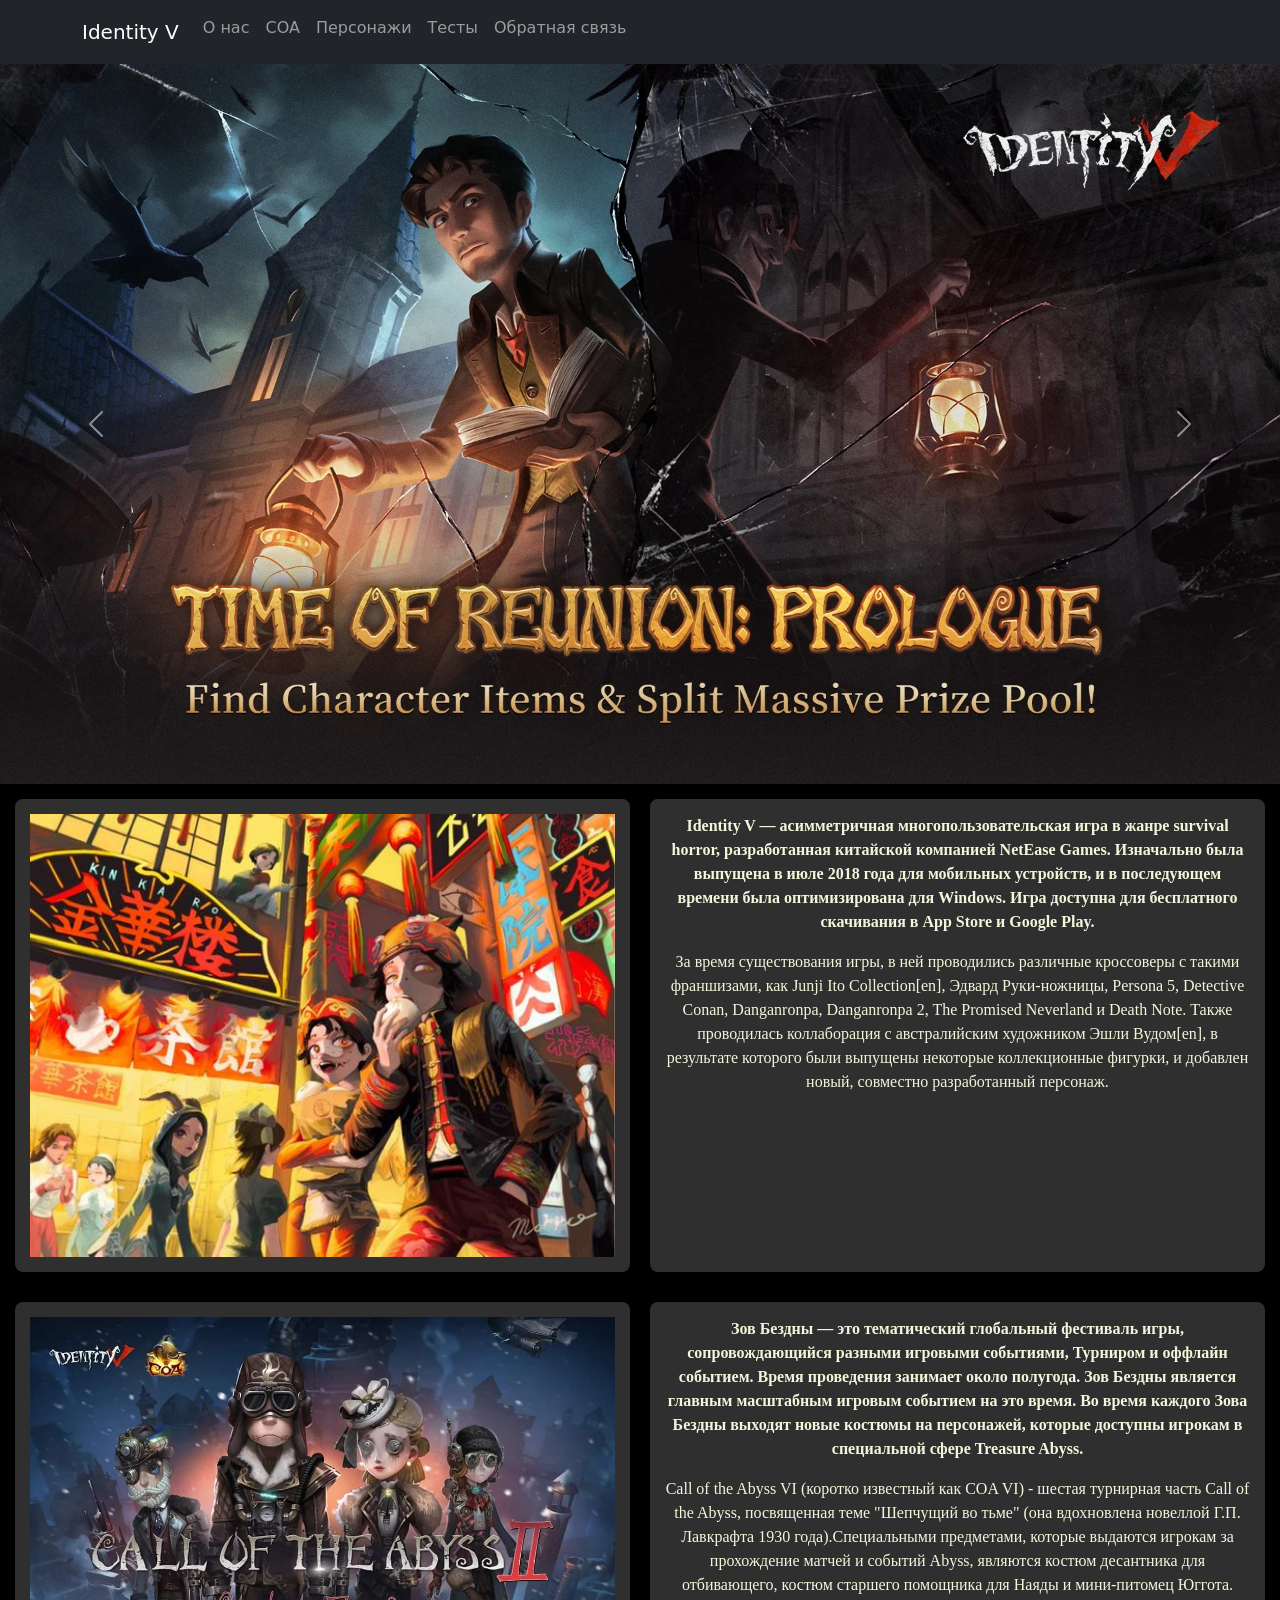
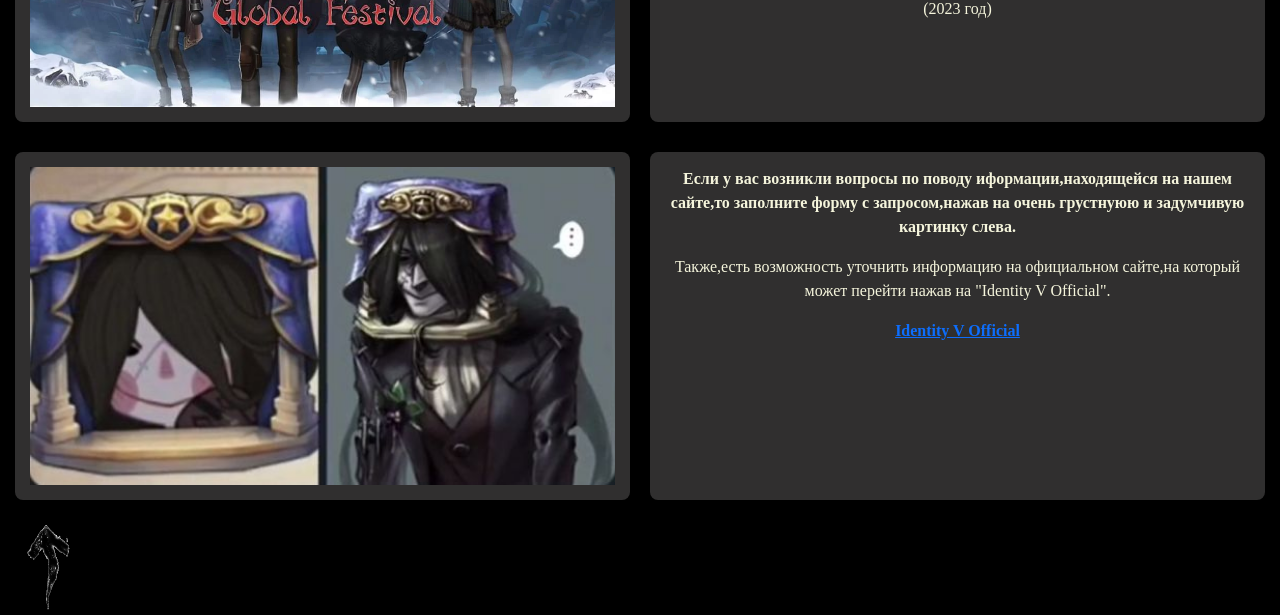
==== index.html @ eaaaa5db "Rename 11Adaptiv.html to index.html" ====
<!DOCTYPE html>
<html lang="en">
<head>
    <meta charset="UTF-8">
    <meta http-equiv="X-UA-Compatible" content="IE=edge">
    <meta name="viewport" content="width=device-width, initial-scale=1.0">
    <title>Document</title>
    <link rel="stylesheet" href="11Adaptiv.css">
    <link href="https://cdn.jsdelivr.net/npm/bootstrap@5.3.2/dist/css/bootstrap.min.css" rel="stylesheet" integrity="sha384-T3c6CoIi6uLrA9TneNEoa7RxnatzjcDSCmG1MXxSR1GAsXEV/Dwwykc2MPK8M2HN" crossorigin="anonymous">
</head>
<body>
    <nav class="navbar navbar-expand-sm navbar-dark bg-dark justify-self-center">
        <div class="container justify-content-center">
            <a href="" class="navbar-brand">Identity V</a>
            <button class="navbar-toggler" type="button" data-bs-toggle="collapse" data-bs-target="#navbarContent" 
                aria-controls="navbarContent" aria-expanded="false"> 
                 <span class="navbar-toggler-icon"></span>
            </button>

            <div class="collapse navbar-collapse" id="navbarContent">
                <ul class="navbar-nav me-auto mb-2 justify-content-center">
                    <li class="nav-item">
                        <a href="" class="nav-link">О нас</a>
                    </li>
                    <li class="nav-item">
                        <a href="" class="nav-link">COA</a>
                    </li>
                    <li class="nav-item">
                        <a href="" class="nav-link">Персонажи</a>
                    </li>
                    <li class="nav-item">
                        <a href="" class="nav-link">Тесты</a>
                    </li>
                    <li class="nav-item">
                        <a href="" class="nav-link">Обратная связь</a>
                    </li>
                </ul>
        
            </div>
        </div>

    </nav>

    <main>
        <div class="carousel slide" id="carouselControl" data-bs-ride="carousel">
            <div class="carousel-inner">
                <div class="carousel-item active" >
                    <img class="d-block w-100" src="проект_2.png" alt="#">
                </div>
                <div class="carousel-item">
                    <img class="d-block w-100" src="проект_8.jpeg" alt="">
                </div>
                <div class="carousel-item">
                    <img class="d-block w-100" src="проект 1.png" alt="">
                </div>
            </div>

            <a class="carousel-control-prev" href="#carouselControl" role="button" data-bs-slide="prev">
                <span class="carousel-control-prev-icon"></span>
            </a>

            <a class="carousel-control-next" href="#carouselControl" role="button" data-bs-slide="next">
                <span class="carousel-control-next-icon"></span>
            </a>
        </div>


        
    <div class="glava">
        <div class="tropici">
            
            <div class="palma">
                <div class="palma">
                <img  src="проект_37.jpeg">
                </div>
            </div>
            <div class="palma">
                <p align="center"><b>
                    Identity V — асимметричная многопользовательская игра в жанре survival horror, разработанная китайской компанией NetEase Games. Изначально была выпущена в июле 2018 года для мобильных устройств, и в последующем времени была оптимизирована для Windows. Игра доступна для бесплатного скачивания в App Store и Google Play.</b></p> 
            
                <p align="center">   За время существования игры, в ней проводились различные кроссоверы с такими франшизами, как Junji Ito Collection[en], Эдвард Руки-ножницы, Persona 5, Detective Conan, Danganronpa, Danganronpa 2, The Promised Neverland и Death Note. Также проводилась коллаборация c австралийским художником Эшли Вудом[en], в результате которого были выпущены некоторые коллекционные фигурки, и добавлен новый, совместно разработанный персонаж.

                </p>
            </div>

        </div>

       

        <div class="tropici">
            

            <div class="palma">
                <div class="palma">
                <img width="600px" align="center" src="проект_39.jpeg">
            </div>
            </div>
            <div class="palma">
                <p align="center"><b>
                    Зов Бездны — это тематический глобальный фестиваль игры, сопровождающийся разными игровыми событиями, Турниром и оффлайн событием. Время проведения занимает около полугода. Зов Бездны является главным масштабным игровым событием на это время.
Во время каждого Зова Бездны выходят новые костюмы на персонажей, которые доступны игрокам в специальной сфере Treasure Abyss. </b></p>
            
                    <p align="center">   Call of the Abyss VI (коротко известный как COA VI) - шестая турнирная часть Call of the Abyss, посвященная теме "Шепчущий во тьме" (она вдохновлена новеллой Г.П. Лавкрафта 1930 года).Специальными предметами, которые выдаются игрокам за прохождение матчей и событий Abyss, являются костюм десантника для отбивающего, костюм старшего помощника для Наяды и мини-питомец Юггота.(2023 год)


                        
                </p>
            </div>

        </div>

        <div class="tropici">
            
                
        

                <div class="palma">
                    <a href="23_bipolyarka.html" target="_blank">
                    <img width="450px" src="проект_43.jpeg"></a>
                </div>
        

                
                <div class="palma">
                    <p align="center"><b>
                        Если у вас возникли вопросы по поводу иформации,находящейся на нашем сайте,то заполните форму с запросом,нажав на очень грустнуюю и задумчивую картинку слева.</b></p> 
               
                <p align="center">   Также,есть возможность уточнить информацию на официальном сайте,на который может перейти нажав на "Identity V Official".
                </p>
               
                    <p align="center"><b><a href="https://www.identityvgame.com/index.html?re=1" target="_blank">Identity V Official</a></b>
                    </p>
                </div>
        </div>
        <div class="kust justify-content-center">
            <div class="poko justify-content-center">
           
                <a href="#event" target="_self" justify-self="center"> <img src="IMG_0167.PNG" width="100px" height="100px" justify-self="center"></a>
        
            </div>
        </div>
       
    </div>
    </main>

   

    <script src="https://cdn.jsdelivr.net/npm/bootstrap@5.3.2/dist/js/bootstrap.bundle.min.js" integrity="sha384-C6RzsynM9kWDrMNeT87bh95OGNyZPhcTNXj1NW7RuBCsyN/o0jlpcV8Qyq46cDfL" crossorigin="anonymous"></script>
</body>
</html>
---- 11Adaptiv.css ----
table{
    width: auto;
    height: auto;
}


    


table tr td.td2:last-child {
    word-break: break-word;
}












.tropici{
    max-width: 2560px;
    max-height: fit-content;
    margin: 0 auto;
    display:grid;
    grid-template-columns: repeat(auto-fit,minmax(300px,1fr));
    grid-template-rows: minmax(250px,auto);
    
    grid-gap: 20px;
   
    
    width: 100%;
    background-color: black;
}

.palma a{
    width: 100%;
    height: 100%;
    display: block;
    position: relative;
    margin: 0;
}




.palma img {
    width: 100%;
    height: 100%;
    object-fit: cover;
}

.tropici > div{
    background: rgba(51, 50, 50, 0.95);
    color: beige;
    padding: 15px;
    font-family: Georgia, serif;
  
    text-transform: none;
    border-radius: 8px;
    

}

.byrya {
    max-width: 1200px;
    margin: 0 auto;
    display:grid;
    grid-template-columns: repeat(auto-fit,minmax(300px,1fr));
    grid-template-rows: 250px;
    grid-template-areas: dense;
    grid-gap: 20px;
    width: 100%;
    background-color: black;
   
}

.byrya > div{
    background: rgba(51, 50, 50, 0.95);
    color: beige;
    padding: 15px;
    font-family: Georgia, serif;
  
    text-transform: none;
    border-radius: 8px;
    

}

.kust{
    max-width: 2560px;
    margin: 0 auto;
    display:grid;
    grid-template-columns: repeat(1,minmax(300px,1fr));
    grid-template-rows: minmax(100px,auto);
    grid-template-areas: dense;
    grid-gap: 20px;
    width: 100%;
    background-color: black;
    

}

.kust1 > div{
    background: rgba(51, 50, 50, 0.95);
    color: beige;
    padding: 15px;
    font-family: Georgia, serif;
  
    text-transform: none;
    border-radius: 8px;

}

.tropici{
    margin: 0;
    padding: 15px ;
}

.poko a{
    width: 100%;
    height: 100%;
    display: block;
    position: relative;
    margin: 0;

}

.poko img {
    width: 100px;
    height: 100px;
    object-fit: cover;
}
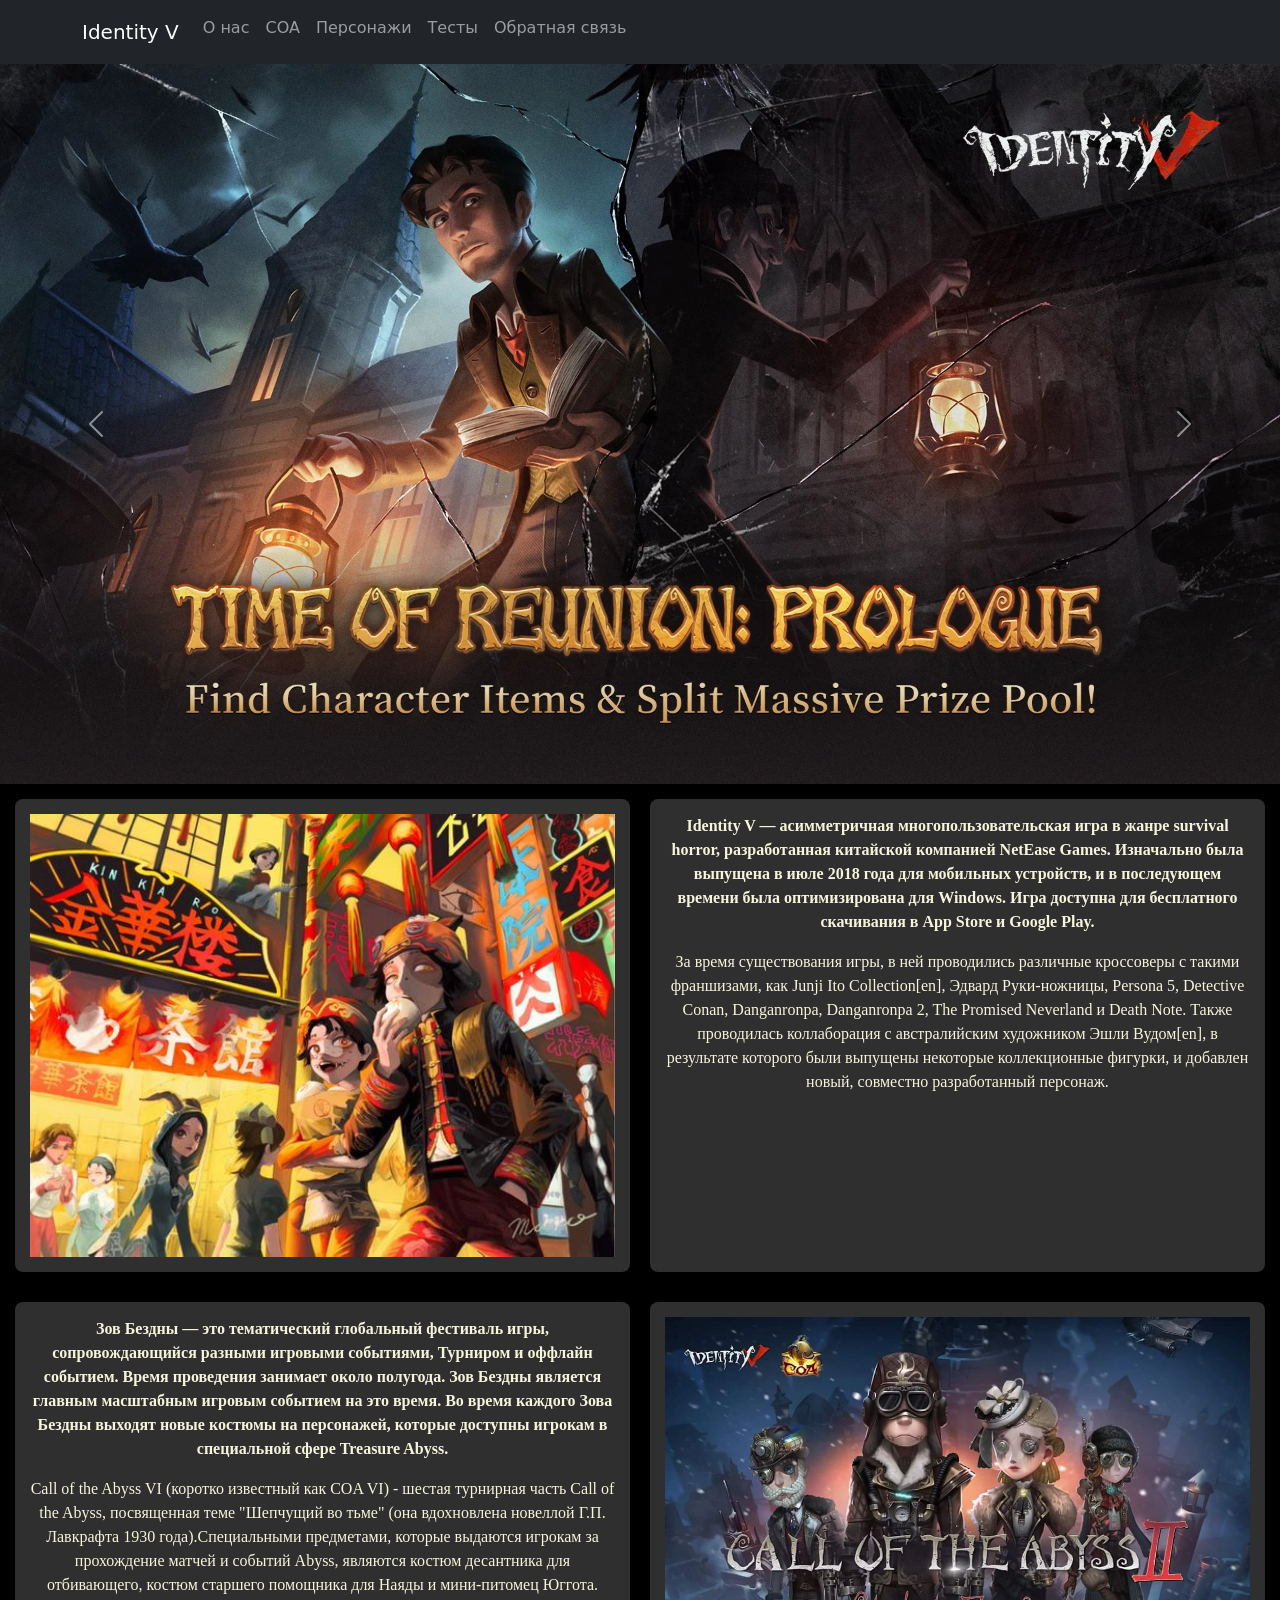
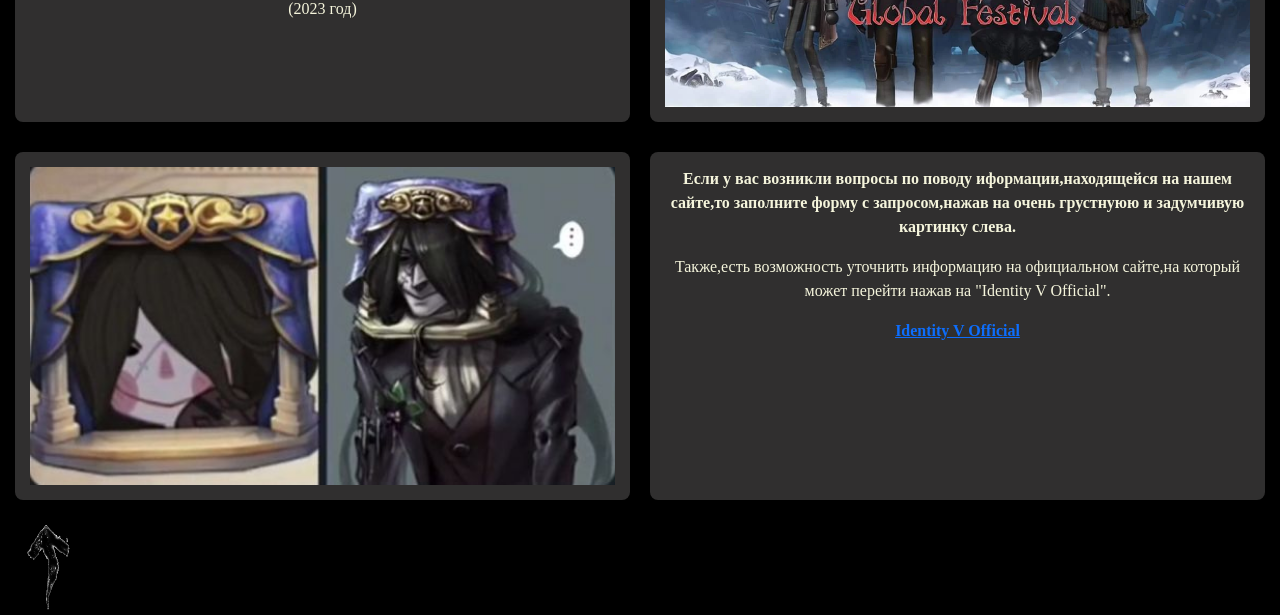
==== commit 37ef5819: "Update index.html" ====
--- a/index.html
+++ b/index.html
@@ -9,7 +9,7 @@
     <link href="https://cdn.jsdelivr.net/npm/bootstrap@5.3.2/dist/css/bootstrap.min.css" rel="stylesheet" integrity="sha384-T3c6CoIi6uLrA9TneNEoa7RxnatzjcDSCmG1MXxSR1GAsXEV/Dwwykc2MPK8M2HN" crossorigin="anonymous">
 </head>
 <body>
-    <nav class="navbar navbar-expand-sm navbar-dark bg-dark justify-self-center">
+    <nav id="event" class="navbar navbar-expand-sm navbar-dark bg-dark justify-self-center">
         <div class="container justify-content-center">
             <a href="" class="navbar-brand">Identity V</a>
             <button class="navbar-toggler" type="button" data-bs-toggle="collapse" data-bs-target="#navbarContent" 
@@ -20,19 +20,19 @@
             <div class="collapse navbar-collapse" id="navbarContent">
                 <ul class="navbar-nav me-auto mb-2 justify-content-center">
                     <li class="nav-item">
-                        <a href="" class="nav-link">О нас</a>
+                        <a href="#o-nas" class="nav-link">О нас</a>
                     </li>
                     <li class="nav-item">
-                        <a href="" class="nav-link">COA</a>
+                        <a href="#coa" class="nav-link">COA</a>
                     </li>
                     <li class="nav-item">
-                        <a href="" class="nav-link">Персонажи</a>
+                        <a href="https://simariasi.github.io/2_Bipolyar/" class="nav-link">Персонажи</a>
                     </li>
                     <li class="nav-item">
-                        <a href="" class="nav-link">Тесты</a>
+                        <a href="https://simariasi.github.io/24_Bipolyar/" class="nav-link">Тесты</a>
                     </li>
                     <li class="nav-item">
-                        <a href="" class="nav-link">Обратная связь</a>
+                        <a href="#help" class="nav-link">Обратная связь</a>
                     </li>
                 </ul>
         
@@ -70,8 +70,8 @@
         <div class="tropici">
             
             <div class="palma">
-                <div class="palma">
-                <img  src="проект_37.jpeg">
+                <div  class="palma">
+                <img id="o-nas" src="проект_37.jpeg">
                 </div>
             </div>
             <div class="palma">
@@ -90,11 +90,7 @@
         <div class="tropici">
             
 
-            <div class="palma">
-                <div class="palma">
-                <img width="600px" align="center" src="проект_39.jpeg">
-            </div>
-            </div>
+          
             <div class="palma">
                 <p align="center"><b>
                     Зов Бездны — это тематический глобальный фестиваль игры, сопровождающийся разными игровыми событиями, Турниром и оффлайн событием. Время проведения занимает около полугода. Зов Бездны является главным масштабным игровым событием на это время.
@@ -107,6 +103,12 @@
                 </p>
             </div>
 
+            <div class="palma">
+                <div class="palma">
+                <img id="coa" width="600px" align="center" src="проект_39.jpeg">
+            </div>
+            </div>
+
         </div>
 
         <div class="tropici">
@@ -115,8 +117,8 @@
         
 
                 <div class="palma">
-                    <a href="23_bipolyarka.html" target="_blank">
-                    <img width="450px" src="проект_43.jpeg"></a>
+                    <a href="https://simariasi.github.io/23_Bipolyar/" target="_blank">
+                    <img id="help" width="450px" src="проект_43.jpeg"></a>
                 </div>
         
 
--- a/11Adaptiv.css
+++ b/11Adaptiv.css
@@ -45,6 +45,9 @@
     margin: 0;
 }
 
+.palma{
+    text-transform: none;
+}
 
 
 
@@ -59,7 +62,7 @@
     color: beige;
     padding: 15px;
     font-family: Georgia, serif;
-  
+  text-transform: none;
     text-transform: none;
     border-radius: 8px;
     
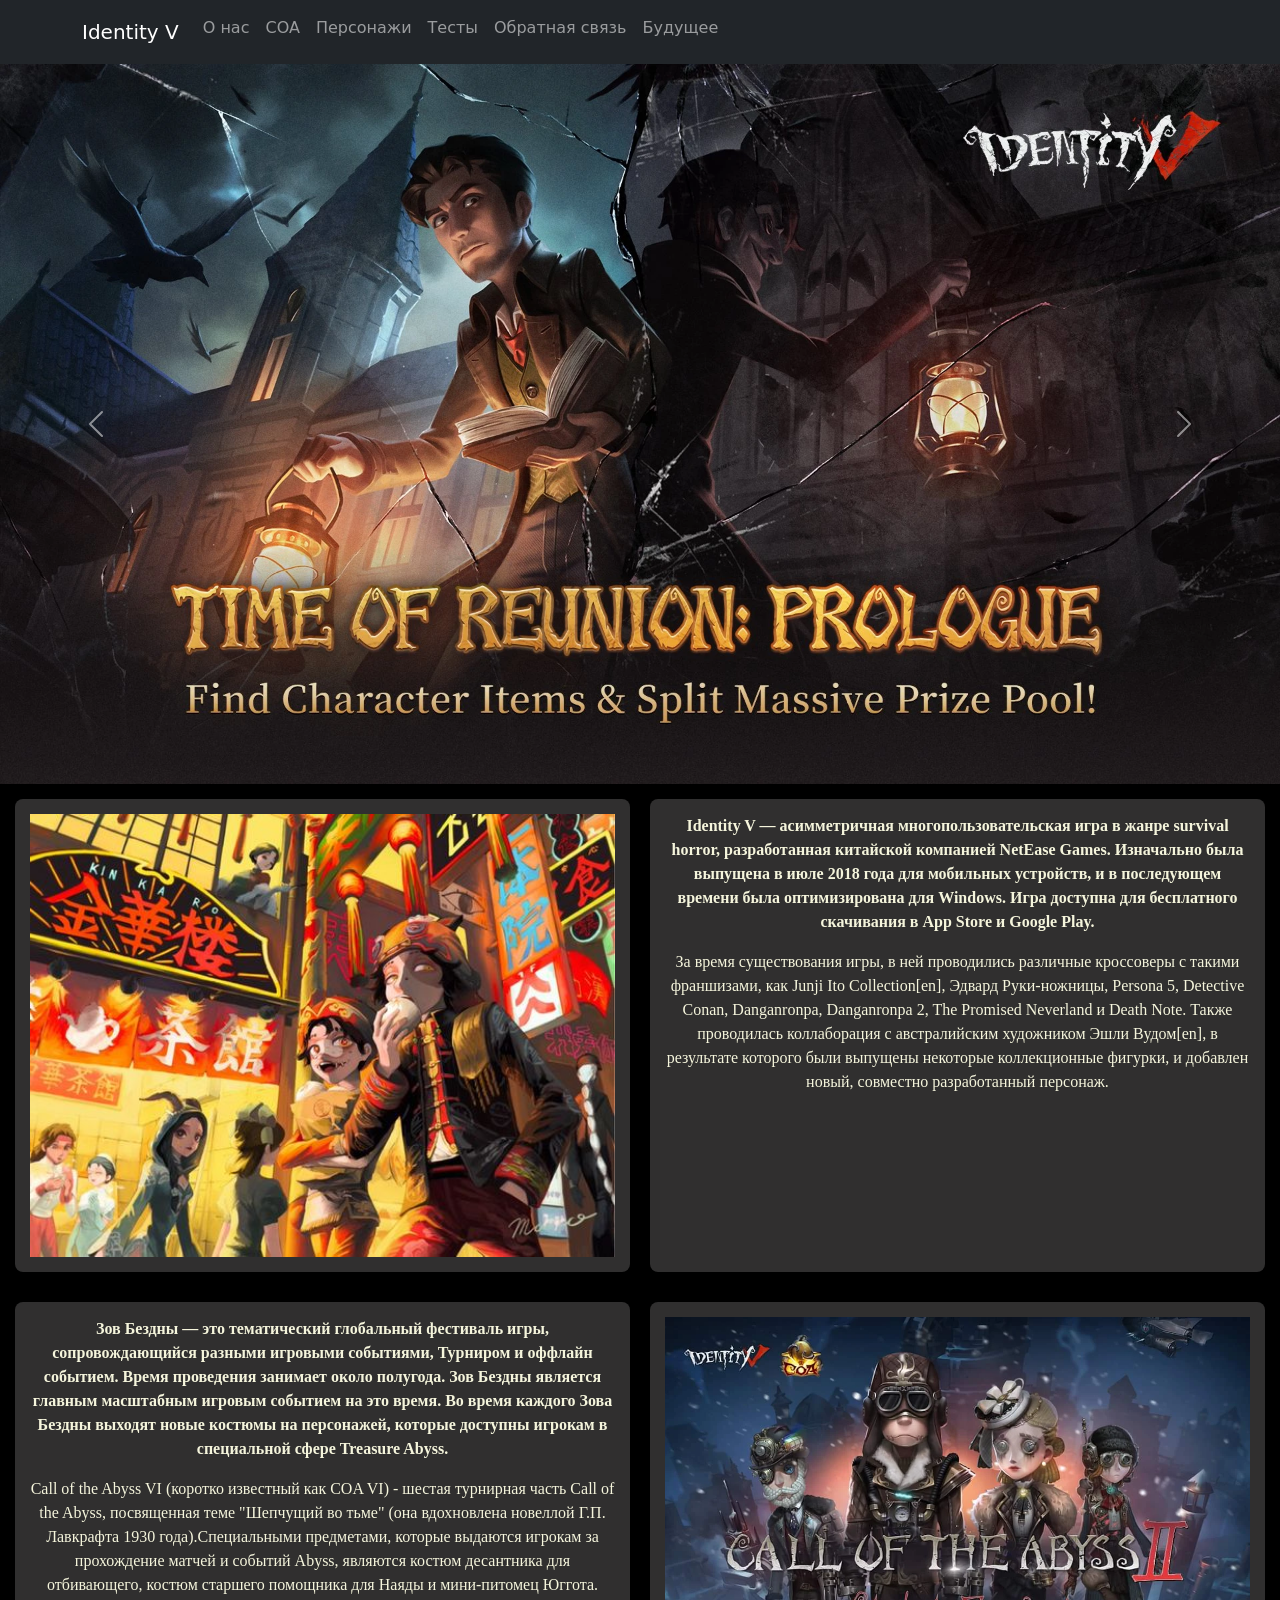
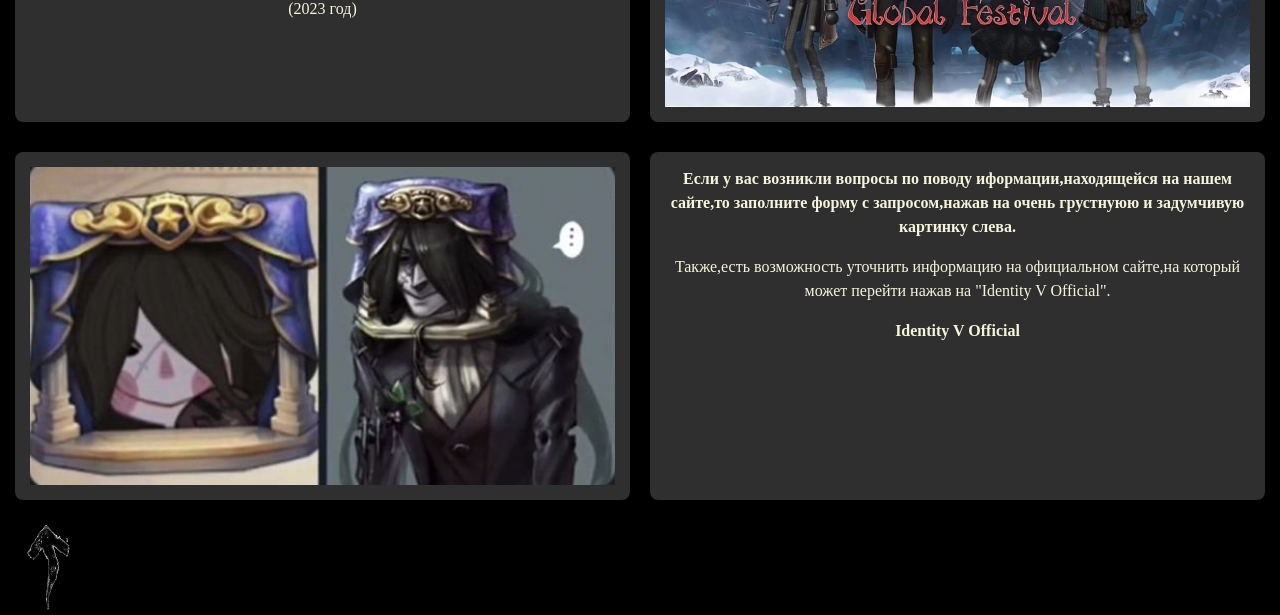
==== commit 83274f42: "Update index.html" ====
--- a/index.html
+++ b/index.html
@@ -34,6 +34,10 @@
                     <li class="nav-item">
                         <a href="#help" class="nav-link">Обратная связь</a>
                     </li>
+                    <li class="nav-item">
+                        <a href="https://simariasi.github.io/MAGAZIN/" class="nav-link">Будущее</a>
+                    </li>
+                    
                 </ul>
         
             </div>
--- a/11Adaptiv.css
+++ b/11Adaptiv.css
@@ -139,3 +139,18 @@
     object-fit: cover;
 }
 
+
+.palma a{
+    color:beige;
+    text-decoration: none;
+    vertical-align: middle;
+   
+
+}
+.palma a:hover{
+
+
+color: rgba(175, 98, 67, 0.95);
+
+}
+
